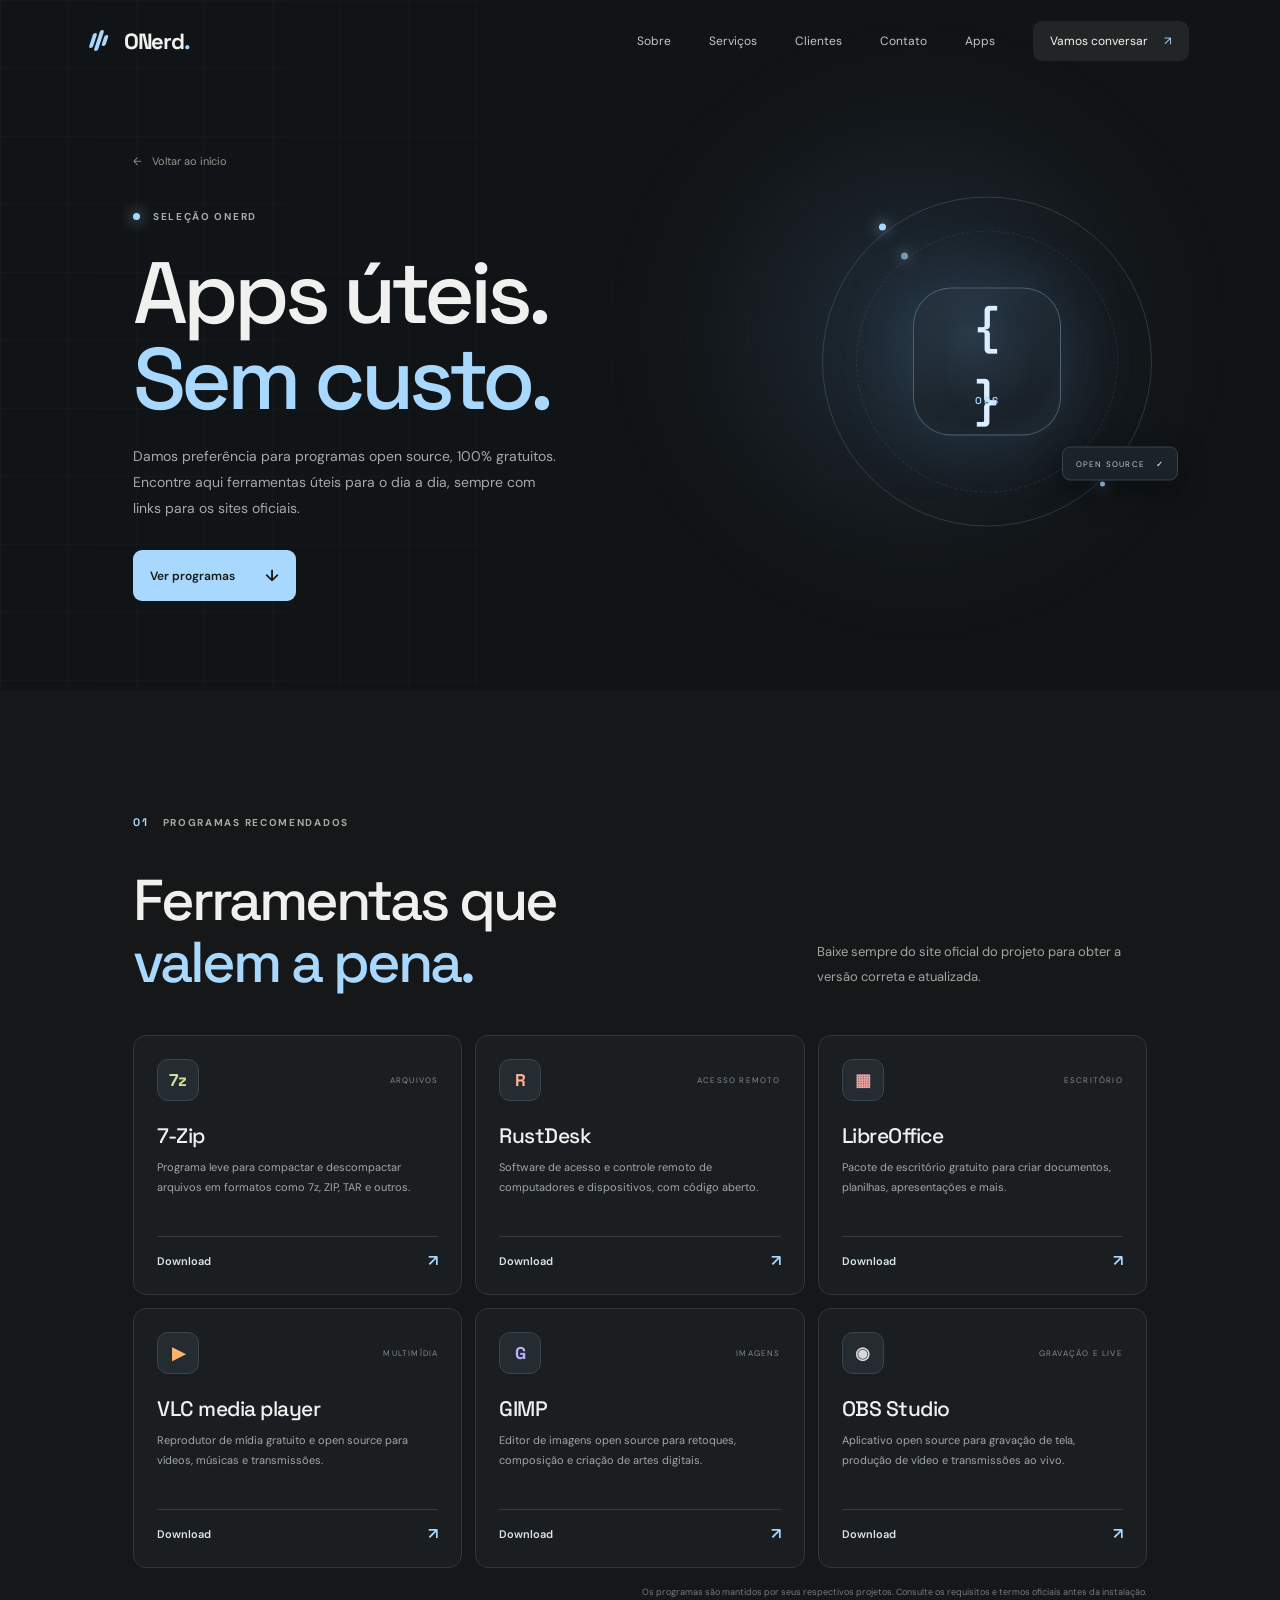
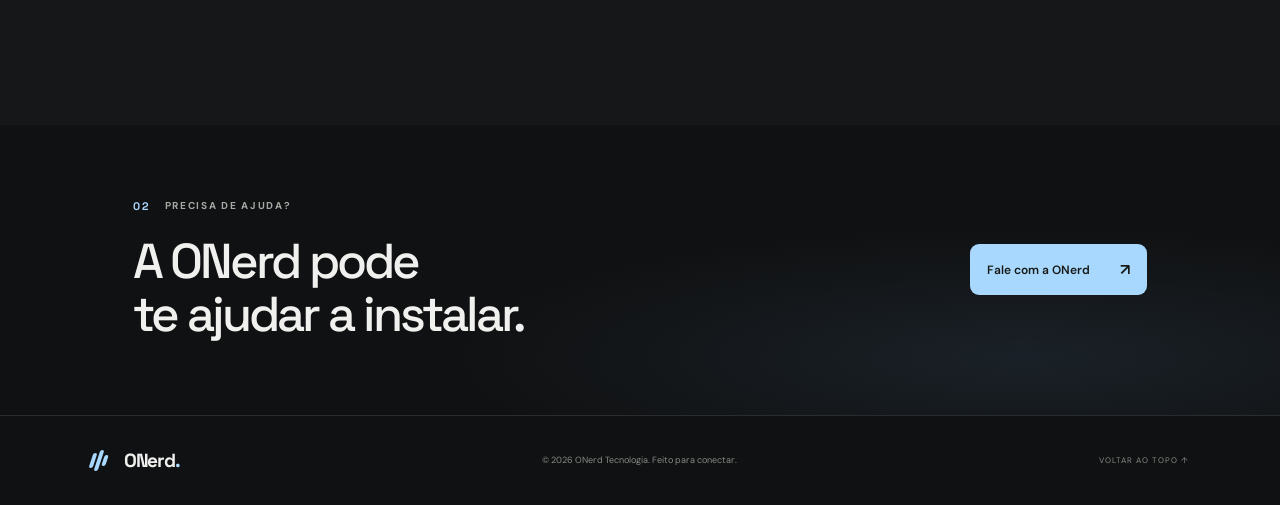
==== apps.html @ a885a253 "." ====
<!doctype html>
<html lang="pt-BR">

<head>
  <meta charset="utf-8">
  <meta name="viewport" content="width=device-width, initial-scale=1">
  <meta name="theme-color" content="#101112">
  <meta name="description"
    content="Uma seleção ONerd de programas gratuitos e open source, com links para os sites oficiais.">
  <title>Apps gratuitos — ONerd</title>
  <link rel="preconnect" href="https://fonts.googleapis.com">
  <link rel="preconnect" href="https://fonts.gstatic.com" crossorigin>
  <link
    href="https://fonts.googleapis.com/css2?family=DM+Sans:wght@400;500;600;700&family=Space+Grotesk:wght@400;500;600;700&display=swap"
    rel="stylesheet">
  <link rel="stylesheet" href="styles.css">
  <link rel="stylesheet" href="web.css">
  <link rel="stylesheet" href="apps.css">
</head>

<body class="web-page apps-page" id="topo">
  <header class="header">
    <a class="brand" href="index.html" aria-label="ONerd, início"><span
        class="brand-mark"><i></i><i></i><i></i></span><span>ONerd<span class="brand-dot">.</span></span></a>
    <button class="menu-toggle" aria-label="Abrir menu" aria-expanded="false"><span></span><span></span></button>
    <nav class="nav" aria-label="Navegação principal"><a href="index.html#sobre">Sobre</a><a
        href="index.html#servicos">Serviços</a><a href="index.html#clientes">Clientes</a><a
        href="index.html#contato">Contato</a><a href="apps.html">Apps</a><a class="nav-cta" href="index.html#contato">Vamos conversar
        <span>↗</span></a></nav>
  </header>
  <main>
    <section class="web-hero apps-hero">
      <div class="web-hero-glow"></div>
      <div class="web-hero-grid"></div>
      <div class="web-hero-content"><a class="web-back" href="index.html">← <span>Voltar ao início</span></a>
        <div class="eyebrow"><span class="live-dot"></span> SELEÇÃO ONERD</div>
        <h1>Apps úteis.<br><span>Sem custo.</span></h1>
        <p>Damos preferência para programas open source, 100% gratuitos. Encontre aqui ferramentas úteis para o dia a
          dia, sempre com links para os sites oficiais.</p><a class="button button-primary" href="#apps">Ver programas
          <span>↓</span></a>
      </div>
      <div class="apps-hero-art" aria-hidden="true">
        <div class="apps-orbit"></div>
        <div class="apps-orbit orbit-inner"></div>
        <div class="apps-mark">{<span>OSS</span>}</div>
        <div class="apps-art-tag">OPEN SOURCE <b>✓</b></div>
      </div>
    </section>
    <section class="apps-list section" id="apps">
      <div class="section-kicker"><span>01</span> PROGRAMAS RECOMENDADOS</div>
      <div class="apps-heading">
        <h2>Ferramentas que<br><em>valem a pena.</em></h2>
        <p>Baixe sempre do site oficial do projeto para obter a versão correta e atualizada.</p>
      </div>
      <div class="apps-grid">
        <article class="app-card">
          <div class="app-card-top"><span class="app-icon icon-7zip">7z</span><span class="app-category">ARQUIVOS</span>
          </div>
          <h3>7-Zip</h3>
          <p>Programa leve para compactar e descompactar arquivos em formatos como 7z, ZIP, TAR e outros.</p><a
            class="app-download" href="https://www.7-zip.org/" target="_blank" rel="noreferrer">Download
            <span>↗</span></a>
        </article>
        <article class="app-card">
          <div class="app-card-top"><span class="app-icon icon-rust">R</span><span class="app-category">ACESSO
              REMOTO</span></div>
          <h3>RustDesk</h3>
          <p>Software de acesso e controle remoto de computadores e dispositivos, com código aberto.</p><a
            class="app-download" href="https://rustdesk.com/download/" target="_blank" rel="noreferrer">Download
            <span>↗</span></a>
        </article>
        <article class="app-card">
          <div class="app-card-top"><span class="app-icon icon-libre">▦</span><span
              class="app-category">ESCRITÓRIO</span></div>
          <h3>LibreOffice</h3>
          <p>Pacote de escritório gratuito para criar documentos, planilhas, apresentações e mais.</p><a
            class="app-download" href="https://www.libreoffice.org/download/" target="_blank" rel="noreferrer">Download
            <span>↗</span></a>
        </article>
        <article class="app-card">
          <div class="app-card-top"><span class="app-icon icon-vlc">▶</span><span class="app-category">MULTIMÍDIA</span>
          </div>
          <h3>VLC media player</h3>
          <p>Reprodutor de mídia gratuito e open source para vídeos, músicas e transmissões.</p><a class="app-download"
            href="https://www.videolan.org/vlc/" target="_blank" rel="noreferrer">Download <span>↗</span></a>
        </article>
        <article class="app-card">
          <div class="app-card-top"><span class="app-icon icon-gimp">G</span><span class="app-category">IMAGENS</span>
          </div>
          <h3>GIMP</h3>
          <p>Editor de imagens open source para retoques, composição e criação de artes digitais.</p><a
            class="app-download" href="https://www.gimp.org/downloads/" target="_blank" rel="noreferrer">Download
            <span>↗</span></a>
        </article>
        <article class="app-card">
          <div class="app-card-top"><span class="app-icon icon-obs">◉</span><span class="app-category">GRAVAÇÃO E
              LIVE</span></div>
          <h3>OBS Studio</h3>
          <p>Aplicativo open source para gravação de tela, produção de vídeo e transmissões ao vivo.</p><a
            class="app-download" href="https://obsproject.com/download/" target="_blank" rel="noreferrer">Download
            <span>↗</span></a>
        </article>
      </div>
      <p class="apps-note">Os programas são mantidos por seus respectivos projetos. Consulte os requisitos e termos
        oficiais antes da instalação.</p>
    </section>
    <section class="web-cta apps-cta">
      <div><span class="section-kicker"><span>02</span> PRECISA DE AJUDA?</span>
        <h2>A ONerd pode<br>te ajudar a instalar.</h2>
      </div><a class="button button-primary"
        href="https://wa.me/5511983392304?text=Ol%C3%A1%2C%20preciso%20de%20ajuda%20com%20a%20instala%C3%A7%C3%A3o%20de%20um%20programa."
        target="_blank" rel="noreferrer">Fale com a ONerd <span>↗</span></a>
    </section>
  </main>
  <footer class="footer"><a class="brand" href="index.html"><span
        class="brand-mark"><i></i><i></i><i></i></span><span>ONerd<span class="brand-dot">.</span></span></a><span>©
      <span id="year"></span> ONerd Tecnologia. Feito para conectar.</span><a href="#topo" class="back-top">VOLTAR AO
      TOPO ↑</a></footer>
  <script src="script.js"></script>
</body>

</html>
---- styles.css ----
@import url('https://fonts.googleapis.com/css2?family=DM+Sans:wght@400;500;600;700&family=Space+Grotesk:wght@400;500;600;700&display=swap');
:root{--bg:#101112;--panel:#17191a;--text:#f0f1ee;--muted:#929694;--line:#2a2d2e;--accent:#c5f36b;--font:'DM Sans',sans-serif;--display:'Space Grotesk',sans-serif}*{box-sizing:border-box}html{scroll-behavior:smooth;scroll-padding-top:90px}body{margin:0;background:var(--bg);color:var(--text);font-family:var(--font);-webkit-font-smoothing:antialiased}a{color:inherit;text-decoration:none}.header{height:82px;padding:0 7.1%;display:flex;align-items:center;justify-content:space-between;border-bottom:1px solid rgba(255,255,255,.07);position:absolute;top:0;left:0;width:100%;z-index:10}.brand{font-family:var(--display);font-size:22px;font-weight:700;letter-spacing:-1.2px;display:flex;align-items:center;gap:10px}.brand-dot{color:var(--accent)}.brand-mark{width:23px;height:23px;display:flex;align-items:center;gap:2px;transform:skew(-18deg)}.brand-mark i{background:var(--accent);height:15px;width:4px;border-radius:4px}.brand-mark i:nth-child(2){height:21px}.brand-mark i:nth-child(3){height:11px}.nav{display:flex;align-items:center;gap:38px;font-size:12px;color:#c4c6c3}.nav>a:not(.nav-cta):hover,.text-link:hover{color:var(--accent)}.nav-cta{background:#222526;padding:12px 17px;border-radius:3px;color:#f4f5f2}.nav-cta span{color:var(--accent);margin-left:13px}.menu-toggle{display:none}.hero{min-height:760px;height:min(870px,100vh);max-height:920px;position:relative;overflow:hidden;padding:180px 7.1% 90px;display:flex;align-items:center}.hero-grid{position:absolute;inset:0;background-image:linear-gradient(rgba(255,255,255,.022) 1px,transparent 1px),linear-gradient(90deg,rgba(255,255,255,.022) 1px,transparent 1px);background-size:72px 72px;mask-image:linear-gradient(90deg,transparent,#000 40%,#000)}.hero-glow{position:absolute;width:700px;height:700px;right:3%;top:9%;background:radial-gradient(circle,rgba(168,217,88,.12),rgba(97,127,59,.055) 35%,transparent 70%);filter:blur(20px)}.hero-content{position:relative;z-index:2;width:53%;max-width:700px}.eyebrow,.section-kicker{font-size:10px;letter-spacing:1.7px;font-weight:700;color:#a4aaa4}.live-dot{display:inline-block;width:7px;height:7px;background:var(--accent);border-radius:50%;margin-right:9px;box-shadow:0 0 14px var(--accent)}h1,h2,h3,p{margin-top:0}h1,h2,h3{font-family:var(--display)}h1{font-size:clamp(56px,7.1vw,96px);letter-spacing:-6px;line-height:.99;font-weight:500;margin:32px 0 25px}h1 span,h2 em{color:var(--accent);font-style:normal} .hero-content>p{max-width:465px;color:#a5aaa7;font-size:15px;line-height:1.8}.hero-actions{display:flex;align-items:center;gap:27px;margin-top:32px}.button{display:inline-flex;align-items:center;gap:30px;padding:15px 17px;font-size:12px;font-weight:600}.button-primary{background:var(--accent);color:#161915;border-radius:2px}.button-primary span{font-size:16px}.text-link{font-size:12px;color:#d2d5d2}.text-link span{margin-left:8px;color:var(--accent)}.hero-proof{display:flex;align-items:center;gap:13px;margin-top:67px}.avatar-stack{display:flex}.avatar-stack span{width:26px;height:26px;border:1px solid #3a4037;background:#1d211b;border-radius:50%;margin-left:-5px;display:grid;place-items:center;color:var(--accent);font-size:12px}.avatar-stack span:first-child{margin-left:0}.hero-proof strong,.hero-proof small{display:block}.hero-proof strong{font-size:10px;font-weight:600}.hero-proof small{color:#858b86;font-size:9px;margin-top:5px}.hero-visual{position:absolute;right:5.5%;top:16%;width:47%;height:70%;display:grid;place-items:center}.orbit{position:absolute;border:1px solid rgba(196,236,134,.12);border-radius:50%;transform:rotate(-24deg)}.orbit-one{width:min(40vw,510px);height:min(40vw,510px)}.orbit-two{width:min(31vw,390px);height:min(31vw,390px);transform:rotate(50deg)}.orbit-one:before,.orbit-two:before{content:"";position:absolute;width:7px;height:7px;background:var(--accent);border-radius:50%;box-shadow:0 0 18px var(--accent)}.orbit-one:before{left:15%;top:18%}.orbit-two:before{right:14%;bottom:18%}.visual-core{position:relative;width:185px;height:185px;border-radius:50%;display:grid;place-items:center;background:radial-gradient(circle at 35% 30%,#3a4330,#1c2119 42%,#121513 70%);border:1px solid rgba(211,247,154,.24);box-shadow:0 0 80px rgba(166,211,91,.12),inset 0 0 50px #a0cf5533}.core-ring{position:absolute;inset:17px;border:1px solid rgba(209,240,153,.19);border-radius:50%}.core-symbol{height:55px;width:55px;display:grid;grid-template-columns:repeat(2,1fr);gap:5px;transform:rotate(45deg)}.core-symbol i{background:var(--accent);border-radius:4px;opacity:.85}.core-symbol i:nth-child(2),.core-symbol i:nth-child(3){opacity:.35}.float-card{position:absolute;background:rgba(25,28,27,.92);border:1px solid #353b36;padding:14px 16px;display:flex;align-items:center;gap:11px;min-width:200px;box-shadow:0 15px 50px #0005;backdrop-filter:blur(12px)}.float-card b,.float-card small{display:block}.float-card b{font-size:10px}.float-card small{font-size:9px;color:#929992;margin-top:5px}.mini-icon{width:30px;height:30px;background:#30392a;color:var(--accent);display:grid;place-items:center;font-size:16px}.card-arrow{margin-left:auto;color:var(--accent)}.card-web{top:27%;left:2%}.card-network{right:2%;bottom:23%}.signal{width:30px;height:30px;border-radius:50%;background:#293125;display:flex;align-items:center;justify-content:center;gap:2px}.signal i{width:3px;background:var(--accent);border-radius:3px;height:8px}.signal i:nth-child(2){height:14px}.signal i:nth-child(3){height:10px}.visual-caption{position:absolute;bottom:2%;width:80%;display:flex;justify-content:space-between;color:#737a73;font-size:8px;letter-spacing:1px}.hero-bottom{position:absolute;bottom:30px;left:7.1%;display:flex;gap:12px;align-items:center;font-size:8px;letter-spacing:1.3px;color:#838983}.scroll-line{height:1px;width:38px;background:var(--accent)}.section{padding:125px 10.4%;position:relative}.section-kicker{display:flex;align-items:center;gap:14px}.section-kicker span{color:var(--accent);font-family:var(--display);font-size:11px}.about{background:#151718}.about-layout{display:grid;grid-template-columns:1fr 1fr;gap:10%;margin-top:48px}.about h2,.section-heading h2,.clients h2,.contact h2{font-size:clamp(38px,4.5vw,59px);letter-spacing:-3px;line-height:1.08;font-weight:500;margin:0}.about-copy{padding-top:8px}.about-copy p,.section-heading p,.clients-heading p,.contact-layout>div>p{font-size:13px;line-height:1.9;color:#a0a6a1;max-width:480px}.about-copy p+p{margin-top:16px}.under-link{display:inline-flex;gap:25px;margin-top:15px;font-size:11px;border-bottom:1px solid #555c54;padding-bottom:8px}.under-link span{color:var(--accent)}.stats{display:flex;gap:0;border-top:1px solid var(--line);margin-top:76px;padding-top:26px}.stats>div{width:33.33%;display:flex;align-items:baseline;gap:13px;border-right:1px solid var(--line);padding-left:26px}.stats>div:first-child{padding-left:0}.stats>div:last-child{border:0}.stats strong{font:500 31px var(--display);color:var(--accent)}.stats span{font-size:10px;color:#919791}.services{background:#101112}.section-heading{display:flex;justify-content:space-between;align-items:end;margin:40px 0 46px}.section-heading p{max-width:330px;margin-bottom:3px}.service-grid{display:grid;grid-template-columns:repeat(2,1fr);gap:14px}.service-card{min-height:340px;background:#17191a;border:1px solid #272a2b;padding:28px;position:relative;transition:transform .25s,border-color .25s}.service-card:hover{transform:translateY(-4px);border-color:#65734d}.service-featured{background:linear-gradient(135deg,#1d211b,#17191a 62%)}.service-top{display:flex;align-items:center;justify-content:space-between}.service-icon{font-size:23px;color:var(--accent);width:42px;height:42px;display:grid;place-items:center;background:#252a21;border:1px solid #343c2d}.service-index{font-size:9px;letter-spacing:1.4px;color:#777e77}.service-card h3{font-size:23px;font-weight:500;letter-spacing:-.7px;margin:25px 0 8px}.service-card>p{font-size:11px;line-height:1.7;color:#999f99;max-width:350px;margin-bottom:20px}.tag-list{display:flex;flex-wrap:wrap;gap:6px;max-width:430px;padding-right:28px}.tag-list span{font-size:9px;color:#b4b9b3;border:1px solid #343838;padding:6px 8px;border-radius:2px}.service-card>a{position:absolute;right:25px;bottom:22px;color:var(--accent);font-size:18px}.service-media{background:radial-gradient(ellipse at 90% 10%,#263123,#17191a 50%)}.clients{background:#151718}.clients-heading{display:flex;justify-content:space-between;align-items:end;margin:40px 0 48px}.clients-heading p{margin-bottom:4px}.client-grid{display:grid;grid-template-columns:repeat(6,1fr);gap:12px}.client-logo{height:128px;background:#1c1e1f;border:1px solid #2a2d2e;display:flex;flex-direction:column;align-items:center;justify-content:center;gap:11px;color:#d1d4d1;transition:background .2s,transform .2s}.client-logo:hover{background:#242726;transform:translateY(-3px)}.client-logo b{font:600 14px var(--display);letter-spacing:-.5px}.client-logo b span{color:#8d9589;font-weight:400}.client-symbol{font-size:27px;color:#bfe779;line-height:1}.client-sun{color:#e2c17c}.client-ring{color:#b0b9d3}.client-wave{color:#9bd9d1}.client-cross{color:#eca5a4}.sample-note{font-size:9px;color:#747b75;text-align:right;margin:14px 0 0}.contact{overflow:hidden;background:#101112}.contact-glow{position:absolute;width:500px;height:500px;left:-250px;top:10%;background:radial-gradient(circle,#a4db5c14,transparent 70%)}.contact-layout{display:grid;grid-template-columns:1fr .85fr;gap:12%;margin-top:45px;position:relative}.contact-layout>div>p{margin-top:21px}.contact-links{border-top:1px solid var(--line)}.contact-links>a{display:flex;align-items:center;gap:15px;padding:17px 4px;border-bottom:1px solid var(--line);transition:padding .2s}.contact-links>a:hover{padding-left:10px}.contact-icon{width:37px;height:37px;border:1px solid #373c37;color:var(--accent);display:grid;place-items:center;font-size:17px}.contact-links b,.contact-links small{display:block}.contact-links b{font-size:11px;font-weight:600}.contact-links small{font-size:9px;color:#878d87;margin-top:5px}.contact-links i{font-style:normal;margin-left:auto;color:var(--accent)}.footer{border-top:1px solid var(--line);min-height:90px;padding:20px 7.1%;display:flex;align-items:center;justify-content:space-between;color:#858b85;font-size:9px}.footer .brand{color:var(--text);font-size:19px}.back-top{letter-spacing:1px;font-size:8px}.back-top:hover{color:var(--accent)}
@media(max-width:900px){.header{padding:0 5%}.hero{padding-left:6%;padding-right:6%;min-height:760px}.hero-content{width:56%}.hero-visual{right:0;width:47%}.float-card{min-width:170px;padding:11px}.card-web{left:-4%}.card-network{right:-1%}.section{padding:100px 7%}.client-grid{grid-template-columns:repeat(3,1fr)}.nav{gap:22px}}
@media(max-width:650px){.header{height:70px}.menu-toggle{display:flex;border:0;background:none;flex-direction:column;gap:5px;padding:8px;z-index:12}.menu-toggle span{width:22px;height:1px;background:#eee}.nav{display:none;position:absolute;top:69px;left:0;width:100%;background:#151718;border-bottom:1px solid var(--line);padding:24px 7%;align-items:stretch;flex-direction:column;gap:22px}.nav.open{display:flex}.nav-cta{align-self:flex-start}.hero{height:auto;min-height:850px;padding:142px 7% 90px;display:block}.hero-content{width:100%}h1{font-size:60px;letter-spacing:-4px;margin:26px 0 20px}.hero-content>p{font-size:13px;max-width:390px}.hero-actions{gap:17px;flex-wrap:wrap}.button{gap:15px;padding:14px 12px;font-size:10px}.text-link{font-size:10px}.hero-proof{margin-top:34px}.hero-visual{top:auto;bottom:55px;left:0;right:0;width:100%;height:350px}.orbit-one{width:290px;height:290px}.orbit-two{width:220px;height:220px}.visual-core{width:130px;height:130px}.core-symbol{width:42px;height:42px}.card-web{top:16%;left:5%}.card-network{right:4%;bottom:18%}.float-card{min-width:150px}.visual-caption{bottom:0;width:80%}.hero-bottom{display:none}.section{padding:78px 7%}.about-layout,.contact-layout{grid-template-columns:1fr;gap:26px;margin-top:32px}.about h2,.section-heading h2,.clients h2,.contact h2{font-size:43px;letter-spacing:-2.4px}.section-heading,.clients-heading{display:block;margin:30px 0}.section-heading p,.clients-heading p{margin:16px 0 0}.stats{margin-top:46px}.stats>div{display:block;padding-left:14px}.stats strong{font-size:25px}.stats span{display:block;font-size:8px;margin-top:5px}.service-grid{grid-template-columns:1fr}.service-card{min-height:320px;padding:23px}.client-grid{grid-template-columns:repeat(2,1fr);gap:9px}.client-logo{height:108px}.sample-note{text-align:left}.contact-layout{gap:35px}.footer{padding:20px 7%;flex-wrap:wrap;gap:14px}.footer>span{order:3;width:100%;text-align:center}.footer .brand{font-size:18px}}
@media(prefers-reduced-motion:reduce){html{scroll-behavior:auto}*,*:before,*:after{transition:none!important}}
/* Faixa contínua de parcerias: a cópia duplicada permite um loop sem intervalo. */
.client-marquee{overflow:hidden;position:relative;width:100%;mask-image:linear-gradient(90deg,transparent,#000 5%,#000 95%,transparent)}
.client-track{display:flex;width:max-content;animation:client-scroll 34s linear infinite;will-change:transform}
.client-group{display:flex;flex:none;gap:12px;padding-right:12px}
.client-group .client-logo{flex:0 0 150px;height:128px}
.client-logo:hover{background:#1c1e1f;transform:none}
@keyframes client-scroll{to{transform:translateX(-50%)}}

/* Textura e luz ambiente sutis para dar profundidade aos fundos. */
body{background-image:radial-gradient(ellipse at 78% 7%,rgba(159,207,83,.055),transparent 30%),radial-gradient(ellipse at 4% 48%,rgba(121,139,105,.035),transparent 27%)}
.hero-grid{opacity:.65}
.about,.clients{background-image:radial-gradient(ellipse at 92% 20%,rgba(172,214,111,.055),transparent 32%),linear-gradient(135deg,rgba(255,255,255,.012),transparent 45%)}
.services{background-image:radial-gradient(ellipse at 12% 52%,rgba(149,188,87,.035),transparent 28%)}
.contact{background-image:radial-gradient(ellipse at 86% 65%,rgba(158,207,89,.06),transparent 32%)}

/* Resposta visual clara para botões, links e navegação por teclado. */
.button,.nav-cta,.contact-links>a,.service-card>a,.under-link{transition:transform .22s ease,background-color .22s ease,color .22s ease,border-color .22s ease,box-shadow .22s ease}
.button-primary{box-shadow:0 0 0 0 rgba(197,243,107,0)}
.button-primary:hover{transform:translateY(-3px);background:#d5ff83;box-shadow:0 9px 30px rgba(178,230,93,.22)}
.button-primary:active{transform:translateY(-1px) scale(.985)}
.nav-cta:hover{background:#30362a;box-shadow:0 5px 20px rgba(0,0,0,.24)}
.contact-links>a:hover .contact-icon{background:#293125;border-color:#63734b}
.contact-links>a:hover>i,.service-card>a:hover{transform:translate(3px,-3px)}
.under-link:hover{color:var(--accent);border-color:var(--accent)}
a:focus-visible,button:focus-visible{outline:2px solid var(--accent);outline-offset:4px}
.service-card{isolation:isolate;overflow:hidden;transition:transform .28s ease,border-color .28s ease,box-shadow .28s ease,background-color .28s ease}
.service-card::before{content:"";position:absolute;z-index:-1;inset:-1px;background:radial-gradient(360px circle at var(--pointer-x,50%) var(--pointer-y,50%),rgba(197,243,107,.13),transparent 58%);opacity:0;transition:opacity .28s ease;pointer-events:none}
.service-card::after{content:"";position:absolute;z-index:-1;inset:0;background:linear-gradient(120deg,rgba(255,255,255,.045),transparent 42%);opacity:0;transition:opacity .28s ease;pointer-events:none}
.service-card:hover{transform:translateY(-7px);border-color:rgba(197,243,107,.48);box-shadow:0 18px 46px rgba(0,0,0,.28),0 0 28px rgba(197,243,107,.055)}
.service-card:hover::before,.service-card:hover::after{opacity:1}
.service-card .service-icon{transition:transform .28s ease,background-color .28s ease,box-shadow .28s ease}
.service-card:hover .service-icon{transform:translateY(-2px) scale(1.06);background:#303a27;box-shadow:0 0 24px rgba(197,243,107,.12)}
.service-card>a{transition:transform .22s ease,color .22s ease}
@media(hover:none){.service-card:hover{transform:none;box-shadow:none}.service-card:hover::before,.service-card:hover::after{opacity:0}}
.service-card{border-radius:14px}
.service-icon{border-radius:11px}
.button,.nav-cta{border-radius:9px}
.hero-data{position:absolute;inset:0;z-index:1;overflow:hidden;pointer-events:none;opacity:.65;mask-image:linear-gradient(90deg,transparent 35%,#000 66%,#000)}
.hero-data svg{width:100%;height:100%;overflow:visible}
.hero-data .data-path{fill:none;stroke:url(#data-line);stroke-width:1;opacity:.38}
.hero-data .path-a{animation:data-flow 12s linear infinite}
.hero-data .path-b{animation:data-flow 15s linear infinite reverse;opacity:.28}
.hero-data .path-c{animation:data-flow 18s linear infinite;opacity:.22}
.hero-data .data-dash{stroke-width:1.5;stroke-dasharray:3 18;opacity:.8;animation:data-dash 5s linear infinite}
.hero-data .data-nodes circle{fill:#c5f36b;opacity:.55;filter:drop-shadow(0 0 5px #c5f36b);transform-box:fill-box;transform-origin:center;animation:node-pulse 2.8s ease-in-out infinite alternate}
.hero-data .data-nodes circle:nth-child(3n){animation-delay:-1.4s}
.hero-data text{fill:#c5f36b;font:9px 'DM Sans',sans-serif;letter-spacing:2px;opacity:.42;animation:data-label 4s ease-in-out infinite alternate}
.hero-data text:nth-of-type(2){animation-delay:-2s}
.hero-data text:nth-of-type(3){animation-delay:-1s}
.hero-content{z-index:3}
.hero-visual{z-index:2}
@keyframes data-flow{to{stroke-dashoffset:-180}}
@keyframes data-dash{to{stroke-dashoffset:-84}}
@keyframes node-pulse{to{opacity:1;transform:scale(1.8)}}
@keyframes data-label{to{opacity:.8}}
@media(max-width:650px){.hero-data{opacity:.32;mask-image:linear-gradient(180deg,transparent 15%,#000 50%,#000)}.hero-data svg{width:150%;height:70%;position:absolute;right:-20%;bottom:0}}
@media(prefers-reduced-motion:reduce){.hero-data *{animation:none!important}}
.card-cloud{top:10%;right:8%;min-width:185px}
.card-security{bottom:8%;left:7%;min-width:190px}
.status-dot{width:7px;height:7px;margin-left:auto;background:var(--accent);border-radius:50%;box-shadow:0 0 12px var(--accent)}
.status-check{margin-left:auto;width:19px;height:19px;display:grid;place-items:center;border-radius:50%;background:#293125;color:var(--accent);font-size:11px}
@media(max-width:900px) and (min-width:651px){.card-cloud{right:0;top:8%}.card-security{left:0;bottom:7%}}
@media(max-width:650px){.card-cloud,.card-security{display:none}}
.hero-visual .float-card{animation:hero-card-drift 5.7s ease-in-out infinite alternate;will-change:transform}
.hero-visual .card-web{animation-duration:6.8s;animation-delay:-2.1s}
.hero-visual .card-network{animation-duration:5.4s;animation-delay:-.7s;animation-name:hero-card-drift-reverse}
.hero-visual .card-cloud{animation-duration:7.2s;animation-delay:-3.4s;animation-name:hero-card-drift-reverse}
.hero-visual .card-security{animation-duration:6.1s;animation-delay:-1.5s}
@keyframes hero-card-drift{from{transform:translate3d(0,0,0) rotate(0)}to{transform:translate3d(5px,-11px,0) rotate(-1deg)}}
@keyframes hero-card-drift-reverse{from{transform:translate3d(0,0,0) rotate(0)}to{transform:translate3d(-6px,9px,0) rotate(1deg)}}
@media(prefers-reduced-motion:reduce){.hero-visual .float-card{animation:none;will-change:auto}}
.contact-links>a{transition:padding-left .42s cubic-bezier(.22,1,.36,1),background-color .42s ease}
.contact-links .contact-icon,.contact-links>a>i{transition:transform .42s cubic-bezier(.22,1,.36,1),background-color .42s ease,border-color .42s ease,color .42s ease,box-shadow .42s ease}
.contact-links>a:hover .contact-icon{transform:scale(1.06);box-shadow:0 0 20px rgba(197,243,107,.1)}
.contact-links>a:hover>i{transform:translate(3px,-3px)}
.back-to-top{position:fixed;z-index:20;right:28px;bottom:28px;width:48px;height:48px;border:1px solid rgba(197,243,107,.55);border-radius:50%;background:rgba(197,243,107,.94);color:#161915;font:600 22px var(--font);display:grid;place-items:center;cursor:pointer;opacity:0;visibility:hidden;transform:translateY(14px) scale(.92);box-shadow:0 8px 30px rgba(0,0,0,.35);transition:opacity .35s ease,visibility .35s ease,transform .45s cubic-bezier(.22,1,.36,1),box-shadow .3s ease}
.back-to-top.is-visible{opacity:1;visibility:visible;transform:translateY(0) scale(1)}
.back-to-top:hover{box-shadow:0 0 26px rgba(197,243,107,.32);transform:translateY(-4px) scale(1.04)}
@media(max-width:650px){.back-to-top{right:17px;bottom:17px;width:44px;height:44px}}
@media(prefers-reduced-motion:reduce){.back-to-top{transition:none}}
.header{position:fixed;border-bottom-color:transparent;background:rgba(16,17,18,0);backdrop-filter:blur(0);transition:background .4s ease,border-color .4s ease,backdrop-filter .4s ease}
.header.is-scrolled{background:rgba(16,17,18,.82);border-bottom-color:rgba(197,243,107,.22);backdrop-filter:blur(14px)}
.back-to-top{border:2px solid transparent;background:linear-gradient(#c5f36b,#c5f36b) padding-box,conic-gradient(from -90deg,var(--accent) 0deg var(--scroll-progress,0deg),rgba(255,255,255,.2) var(--scroll-progress,0deg) 360deg) border-box}
.tag-list span{font-size:14px}
.service-card .tag-list span{border-radius:6px}
.client-marquee{display:block;overflow:hidden;contain:layout paint}
.client-track{display:flex;flex-wrap:nowrap;width:max-content;min-width:max-content;gap:0}
.client-group{display:flex;flex:0 0 auto;flex-wrap:nowrap;width:max-content;min-width:max-content;gap:12px;padding-right:12px}
.client-group>.client-logo{display:flex;flex:0 0 150px;width:150px;min-width:150px;max-width:150px;box-sizing:border-box}
.client-track{animation-name:client-marquee-loop}
@keyframes client-marquee-loop{to{transform:translate3d(var(--client-loop-distance,-50%),0,0)}}
.client-name{min-height:96px;display:grid;place-items:center;border-bottom:1px solid #343839;color:#d1d4d1;font:600 16px var(--display);letter-spacing:-.4px;text-align:center;transition:color .25s ease,border-color .25s ease}
.client-name:hover{color:var(--accent);border-color:rgba(197,243,107,.55)}
@media(max-width:650px){.client-name{min-height:76px;font-size:14px}}
.client-grid{grid-template-columns:repeat(5,minmax(0,1fr))}
@media(max-width:900px){.client-grid{grid-template-columns:repeat(3,minmax(0,1fr))}}
@media(max-width:650px){.client-grid{grid-template-columns:repeat(2,minmax(0,1fr))}}
.client-grid{gap:4px 8px}
.client-name{min-height:72px}
@media(max-width:650px){.client-name{min-height:62px}}
.client-name{cursor:pointer}
.client-name:focus-visible{outline:2px solid var(--accent);outline-offset:2px}
.client-name{font-size:11px}
.client-name{min-height:52px;padding:10px 12px;border:1px solid #2a2d2e;border-radius:8px;background:#1a1c1d}
.client-name:hover{background:#202421;border-color:rgba(197,243,107,.5)}
.client-grid{gap:6px}
@media(max-width:650px){.client-name{min-height:48px;padding:8px}}
---- web.css ----
.web-page {
    min-height: 100vh;
    background: #101112
}

.web-hero {
    min-height: 690px;
    padding: 145px 10.4% 85px;
    position: relative;
    display: flex;
    align-items: center;
    overflow: hidden;
    background: #111313
}

.web-hero-grid {
    position: absolute;
    inset: 0;
    background-image: linear-gradient(rgba(255, 255, 255, .022) 1px, transparent 1px), linear-gradient(90deg, rgba(255, 255, 255, .022) 1px, transparent 1px);
    background-size: 68px 68px;
    mask-image: linear-gradient(90deg, #000, transparent 90%)
}

.web-hero-glow {
    position: absolute;
    width: 620px;
    height: 620px;
    right: 4%;
    top: 3%;
    background: radial-gradient(circle, rgba(197, 243, 107, .13), rgba(197, 243, 107, .025) 45%, transparent 72%);
    filter: blur(10px)
}

.web-hero-content {
    position: relative;
    z-index: 2;
    width: 58%;
    max-width: 620px
}

.web-back {
    display: inline-flex;
    gap: 10px;
    color: #8f968f;
    font-size: 11px;
    margin-bottom: 42px;
    transition: color .2s
}

.web-back:hover {
    color: var(--accent)
}

.web-hero h1 {
    font-size: clamp(56px, 7vw, 87px);
    letter-spacing: -5px;
    margin: 27px 0 22px
}

.web-hero-content>p {
    max-width: 430px;
    color: #a5aaa7;
    font-size: 14px;
    line-height: 1.85;
    margin-bottom: 29px
}

.web-hero-art {
    position: absolute;
    right: 6%;
    top: 50%;
    width: 39%;
    height: 430px;
    transform: translateY(-50%);
    display: grid;
    place-items: center
}

.web-art-orbit {
    position: absolute;
    width: 365px;
    height: 365px;
    border: 1px solid rgba(197, 243, 107, .15);
    border-radius: 50%;
    animation: web-orbit 30s linear infinite
}

.web-art-orbit::after {
    content: "";
    position: absolute;
    left: 20%;
    top: 5px;
    width: 7px;
    height: 7px;
    border-radius: 50%;
    background: var(--accent);
    box-shadow: 0 0 15px var(--accent)
}

.web-art-orbit.orbit-small {
    width: 270px;
    height: 270px;
    border-style: dashed;
    opacity: .7;
    animation-duration: 40s;
    animation-direction: reverse
}

.web-art-window {
    width: 320px;
    height: 230px;
    position: relative;
    z-index: 1;
    border: 1px solid #505746;
    border-radius: 14px;
    background: rgba(24, 27, 25, .93);
    box-shadow: 0 20px 80px #0008, 0 0 55px rgba(197, 243, 107, .08);
    overflow: hidden;
    transform: perspective(800px) rotateY(-8deg) rotateX(4deg);
    animation: web-float 5s ease-in-out infinite alternate
}

.window-top {
    height: 36px;
    background: #212422;
    border-bottom: 1px solid #333936;
    display: flex;
    align-items: center;
    padding: 0 12px;
    gap: 5px
}

.window-top i {
    width: 6px;
    height: 6px;
    border-radius: 50%;
    background: #737c6d
}

.window-top i:first-child {
    background: #cf837e
}

.window-top i:nth-child(2) {
    background: #dbc078
}

.window-top i:nth-child(3) {
    background: #8dbd72
}

.window-top span {
    margin: auto;
    color: #818981;
    font-size: 8px;
    background: #181a19;
    padding: 4px 40px;
    border-radius: 4px
}

.window-layout {
    display: flex;
    height: calc(100% - 36px)
}

.window-sidebar {
    width: 54px;
    background: #1d201e;
    border-right: 1px solid #303532;
    display: flex;
    flex-direction: column;
    align-items: center;
    padding-top: 20px;
    gap: 15px
}

.window-sidebar b,
.window-sidebar i {
    width: 16px;
    height: 5px;
    border-radius: 5px;
    background: #58624e
}

.window-sidebar i {
    height: 4px;
    width: 13px;
    background: #393e3b
}

.window-body {
    padding: 27px 26px;
    flex: 1
}

.window-tag {
    height: 5px;
    width: 47px;
    background: #809c57;
    border-radius: 5px;
    margin-bottom: 12px
}

.window-body>b {
    display: block;
    width: 75%;
    height: 10px;
    border-radius: 5px;
    background: #e8ebe4;
    margin-bottom: 7px
}

.window-body>b:nth-of-type(2) {
    width: 55%;
    background: #a7b19c
}

.window-body>i {
    display: block;
    width: 92%;
    height: 4px;
    border-radius: 3px;
    background: #464c47;
    margin-top: 17px
}

.window-buttons {
    display: flex;
    gap: 8px;
    margin-top: 20px
}

.window-buttons i {
    height: 21px;
    width: 61px;
    border-radius: 4px;
    background: var(--accent)
}

.window-buttons i+i {
    width: 44px;
    background: #333936
}

.art-label {
    position: absolute;
    z-index: 2;
    display: flex;
    align-items: center;
    gap: 18px;
    padding: 12px 15px;
    border: 1px solid #363d35;
    border-radius: 8px;
    background: #1c1f1d;
    color: #c7ccc4;
    font-size: 9px;
    letter-spacing: 1px;
    box-shadow: 0 10px 30px #0005
}

.art-label b {
    color: var(--accent)
}

.label-domain {
    left: 0;
    top: 25%
}

.label-secure {
    right: -2%;
    bottom: 20%
}

.web-services {
    padding-top: 105px;
    background: #151718
}

.web-section-heading {
    display: flex;
    justify-content: space-between;
    align-items: end;
    margin: 40px 0 42px
}

.web-section-heading h2,
.web-cta h2 {
    font: 500 clamp(38px, 4.5vw, 58px)/1.08 var(--display);
    letter-spacing: -3px;
    margin: 0
}

.web-section-heading h2 em {
    font-style: normal;
    color: var(--accent)
}

.web-section-heading>p {
    max-width: 330px;
    color: #a0a6a1;
    font-size: 13px;
    line-height: 1.9;
    margin: 0 0 4px
}

.web-service-grid {
    display: grid;
    grid-template-columns: repeat(4, minmax(0, 1fr));
    gap: 12px
}

.web-service-card {
    position: relative;
    min-height: 260px;
    padding: 21px;
    background: #1a1c1d;
    border: 1px solid #2a2e2c;
    border-radius: 12px;
    display: flex;
    flex-direction: column;
    overflow: hidden;
    transition: transform .3s ease, border-color .3s ease, box-shadow .3s ease
}

.web-service-card::before {
    content: "";
    position: absolute;
    inset: 0;
    background: radial-gradient(260px circle at 100% 0, rgba(197, 243, 107, .09), transparent 65%);
    opacity: 0;
    transition: opacity .3s;
    pointer-events: none
}

.web-service-card:hover {
    transform: translateY(-5px);
    border-color: rgba(197, 243, 107, .42);
    box-shadow: 0 16px 38px rgba(0, 0, 0, .22)
}

.web-service-card:hover::before {
    opacity: 1
}

.web-card-top {
    display: flex;
    justify-content: space-between;
    align-items: center
}

.web-service-icon {
    width: 37px;
    height: 37px;
    display: grid;
    place-items: center;
    background: #252a21;
    color: var(--accent);
    border: 1px solid #353c2f;
    border-radius: 10px;
    font-size: 18px
}

.web-card-number {
    font: 10px var(--display);
    letter-spacing: 1px;
    color: #707970
}

.web-service-card h3 {
    font: 500 19px var(--display);
    letter-spacing: -.5px;
    margin: 21px 0 8px
}

.web-service-card>p {
    font-size: 11px;
    line-height: 1.75;
    color: #999f99;
    margin: 0 0 19px
}

.web-card-bottom {
    display: flex;
    flex-direction: column;
    align-items: flex-start;
    border-top: 1px solid #303432;
    padding-top: 13px;
    margin-top: auto;
    position: relative
}

.price-label {
    color: #798078;
    font-size: 8px;
    letter-spacing: 1.3px
}

.web-card-bottom strong {
    font: 500 15px var(--display);
    color: var(--accent);
    margin-top: 5px
}

.web-card-featured {
    background: linear-gradient(145deg, #22271e, #1a1c1d 68%)
}

.web-cta {
    margin: 0;
    padding: 74px 10.4%;
    display: flex;
    justify-content: space-between;
    align-items: center;
    background: radial-gradient(ellipse at 80% 80%, rgba(197, 243, 107, .09), transparent 40%), #101112
}

.web-cta .section-kicker {
    margin-bottom: 22px
}

.web-cta h2 {
    font-size: clamp(34px, 4vw, 49px)
}

.web-cta .button {
    flex: none
}

.web-page .footer {
    background: #101112
}

@keyframes web-orbit {
    to {
        rotate: 360deg
    }
}

@keyframes web-float {
    to {
        transform: perspective(800px) rotateY(-5deg) rotateX(1deg) translateY(-8px)
    }
}

@media(max-width:1000px) {
    .web-hero {
        padding-left: 7%;
        padding-right: 7%
    }

    .web-hero-art {
        right: 2%;
        width: 43%;
        transform: translateY(-43%) scale(.85)
    }

    .web-service-grid {
        grid-template-columns: repeat(2, minmax(0, 1fr))
    }

    .web-cta {
        padding-left: 7%;
        padding-right: 7%
    }
}

@media(max-width:650px) {
    .web-hero {
        min-height: 900px;
        padding: 120px 7% 420px;
        align-items: flex-start
    }

    .web-hero-content {
        width: 100%
    }

    .web-back {
        margin-bottom: 32px
    }

    .web-hero h1 {
        font-size: 59px;
        letter-spacing: -4px
    }

    .web-hero-content>p {
        font-size: 13px
    }

    .web-hero-art {
        top: auto;
        bottom: 13px;
        left: 0;
        right: 0;
        width: 100%;
        height: 370px;
        transform: none;
        scale: .8
    }

    .web-art-orbit {
        width: 310px;
        height: 310px
    }

    .web-art-orbit.orbit-small {
        width: 235px;
        height: 235px
    }

    .web-art-window {
        width: 290px;
        height: 210px
    }

    .label-domain {
        left: 4%;
        top: 20%
    }

    .label-secure {
        right: 4%;
        bottom: 13%
    }

    .web-services {
        padding-top: 78px
    }

    .web-section-heading {
        display: block;
        margin: 30px 0
    }

    .web-section-heading h2 {
        font-size: 43px;
        letter-spacing: -2.5px
    }

    .web-section-heading>p {
        margin-top: 15px
    }

    .web-service-grid {
        grid-template-columns: 1fr;
        gap: 10px
    }

    .web-service-card {
        min-height: 235px;
        padding: 20px
    }

    .web-cta {
        padding: 65px 7%;
        align-items: flex-start;
        flex-direction: column;
        gap: 26px
    }

    .web-cta h2 {
        font-size: 38px
    }

    .web-page .footer {
        padding: 20px 7%;
        flex-wrap: wrap;
        gap: 14px
    }

    .web-page .footer>span {
        order: 3;
        width: 100%;
        text-align: center
    }
}

@media(prefers-reduced-motion:reduce) {

    .web-art-orbit,
    .web-art-window {
        animation: none
    }

    .web-service-card {
        transition: none
    }
}
---- apps.css ----
.apps-page{--accent:#a9d8ff}.apps-hero{background:#111416}.apps-hero .web-hero-glow{background:radial-gradient(circle,rgba(121,190,255,.15),rgba(121,190,255,.025) 48%,transparent 72%)}.apps-hero h1 span{color:#a9d8ff}.apps-hero-art{position:absolute;right:10%;top:50%;width:330px;height:330px;display:grid;place-items:center;transform:translateY(-45%)}.apps-orbit{position:absolute;inset:0;border:1px solid rgba(169,216,255,.17);border-radius:50%;animation:apps-orbit-turn 36s linear infinite}.apps-orbit::before,.apps-orbit::after{content:"";position:absolute;width:7px;height:7px;border-radius:50%;background:#a9d8ff;box-shadow:0 0 14px #a9d8ff;left:17%;top:8%}.apps-orbit::after{left:auto;top:auto;right:14%;bottom:12%;width:5px;height:5px}.apps-orbit.orbit-inner{inset:34px;border-style:dashed;opacity:.65;animation-duration:28s;animation-direction:reverse}.apps-mark{position:relative;z-index:1;width:148px;height:148px;display:grid;place-items:center;border-radius:38px;border:1px solid rgba(169,216,255,.35);background:radial-gradient(circle at 40% 30%,#2a3b49,#182027 67%);box-shadow:0 0 80px rgba(121,190,255,.16),inset 0 0 40px rgba(169,216,255,.08);font:600 48px var(--display);color:#d9efff;animation:apps-mark-float 5s ease-in-out infinite alternate}.apps-mark span{font-size:10px;letter-spacing:2px;color:#a9d8ff;position:absolute;bottom:28px}.apps-art-tag{position:absolute;right:-8%;bottom:14%;z-index:2;padding:11px 13px;border:1px solid #354451;border-radius:8px;background:#1b2228;color:#bdcad4;font-size:8px;letter-spacing:1.2px;box-shadow:0 9px 30px #0006}.apps-art-tag b{color:#a9d8ff;margin-left:8px}.apps-list{background:#151718}.apps-heading{display:flex;justify-content:space-between;align-items:end;margin:40px 0 42px}.apps-heading h2{font:500 clamp(38px,4.5vw,58px)/1.08 var(--display);letter-spacing:-3px;margin:0}.apps-heading h2 em{color:#a9d8ff;font-style:normal}.apps-heading p{max-width:330px;color:#a0a6a1;font-size:13px;line-height:1.9;margin:0 0 4px}.apps-grid{display:grid;grid-template-columns:repeat(3,minmax(0,1fr));gap:13px}.app-card{position:relative;min-height:260px;display:flex;flex-direction:column;padding:23px;background:#1b1e20;border:1px solid #303639;border-radius:13px;overflow:hidden;transition:transform .28s ease,border-color .28s ease,box-shadow .28s ease}.app-card::before{content:"";position:absolute;inset:0;background:radial-gradient(270px circle at 100% 0,rgba(169,216,255,.09),transparent 65%);opacity:0;transition:opacity .3s;pointer-events:none}.app-card:hover{transform:translateY(-5px);border-color:rgba(169,216,255,.45);box-shadow:0 16px 38px #0004}.app-card:hover::before{opacity:1}.app-card-top{display:flex;align-items:center;justify-content:space-between}.app-icon{width:42px;height:42px;display:grid;place-items:center;border:1px solid #3a454d;border-radius:11px;background:#242c32;color:#a9d8ff;font:700 17px var(--display)}.icon-7zip{color:#d5e49c}.icon-rust{color:#ffb394}.icon-libre{color:#e6a0a0}.icon-vlc{color:#ffb36a}.icon-gimp{color:#bfaeff}.icon-obs{color:#d7d8dc}.app-category{color:#828b91;font-size:8px;letter-spacing:1.2px}.app-card h3{font:500 21px var(--display);letter-spacing:-.5px;margin:21px 0 9px}.app-card p{font-size:11px;line-height:1.75;color:#a0a7aa;margin:0 0 22px}.app-download{display:flex;justify-content:space-between;align-items:center;margin-top:auto;padding-top:13px;border-top:1px solid #343a3d;color:#d9e5ec;font-size:11px;font-weight:600;transition:color .2s ease}.app-download span{color:#a9d8ff;font-size:16px;transition:transform .2s}.app-download:hover{color:#a9d8ff}.app-download:hover span{transform:translate(3px,-3px)}.apps-note{margin:17px 0 0;text-align:right;color:#747d82;font-size:9px;line-height:1.6}.apps-cta{background:radial-gradient(ellipse at 80% 80%,rgba(121,190,255,.09),transparent 40%),#101112}
@keyframes apps-orbit-turn{to{rotate:360deg}}@keyframes apps-mark-float{to{transform:translateY(-8px) rotate(2deg)}}
@media(max-width:1000px){.apps-hero{padding-left:7%;padding-right:7%}.apps-hero-art{right:4%;transform:translateY(-43%) scale(.82)}.apps-grid{grid-template-columns:repeat(2,minmax(0,1fr))}.apps-cta{padding-left:7%;padding-right:7%}}
@media(max-width:650px){.apps-hero{min-height:850px;padding:120px 7% 350px;align-items:flex-start}.apps-hero .web-hero-content{width:100%}.apps-hero h1{font-size:59px;letter-spacing:-4px}.apps-hero-art{top:auto;bottom:5px;left:50%;right:auto;width:290px;height:290px;transform:translateX(-50%) scale(.8)}.apps-mark{width:125px;height:125px;border-radius:32px;font-size:42px}.apps-heading{display:block;margin:30px 0}.apps-heading h2{font-size:43px;letter-spacing:-2.5px}.apps-heading p{margin-top:15px}.apps-grid{grid-template-columns:1fr;gap:10px}.app-card{min-height:235px;padding:20px}.apps-note{text-align:left}.apps-cta{padding:65px 7%;align-items:flex-start;flex-direction:column;gap:26px}.apps-cta h2{font-size:38px}}
@media(prefers-reduced-motion:reduce){.apps-orbit,.apps-mark{animation:none}.app-card{transition:none}}
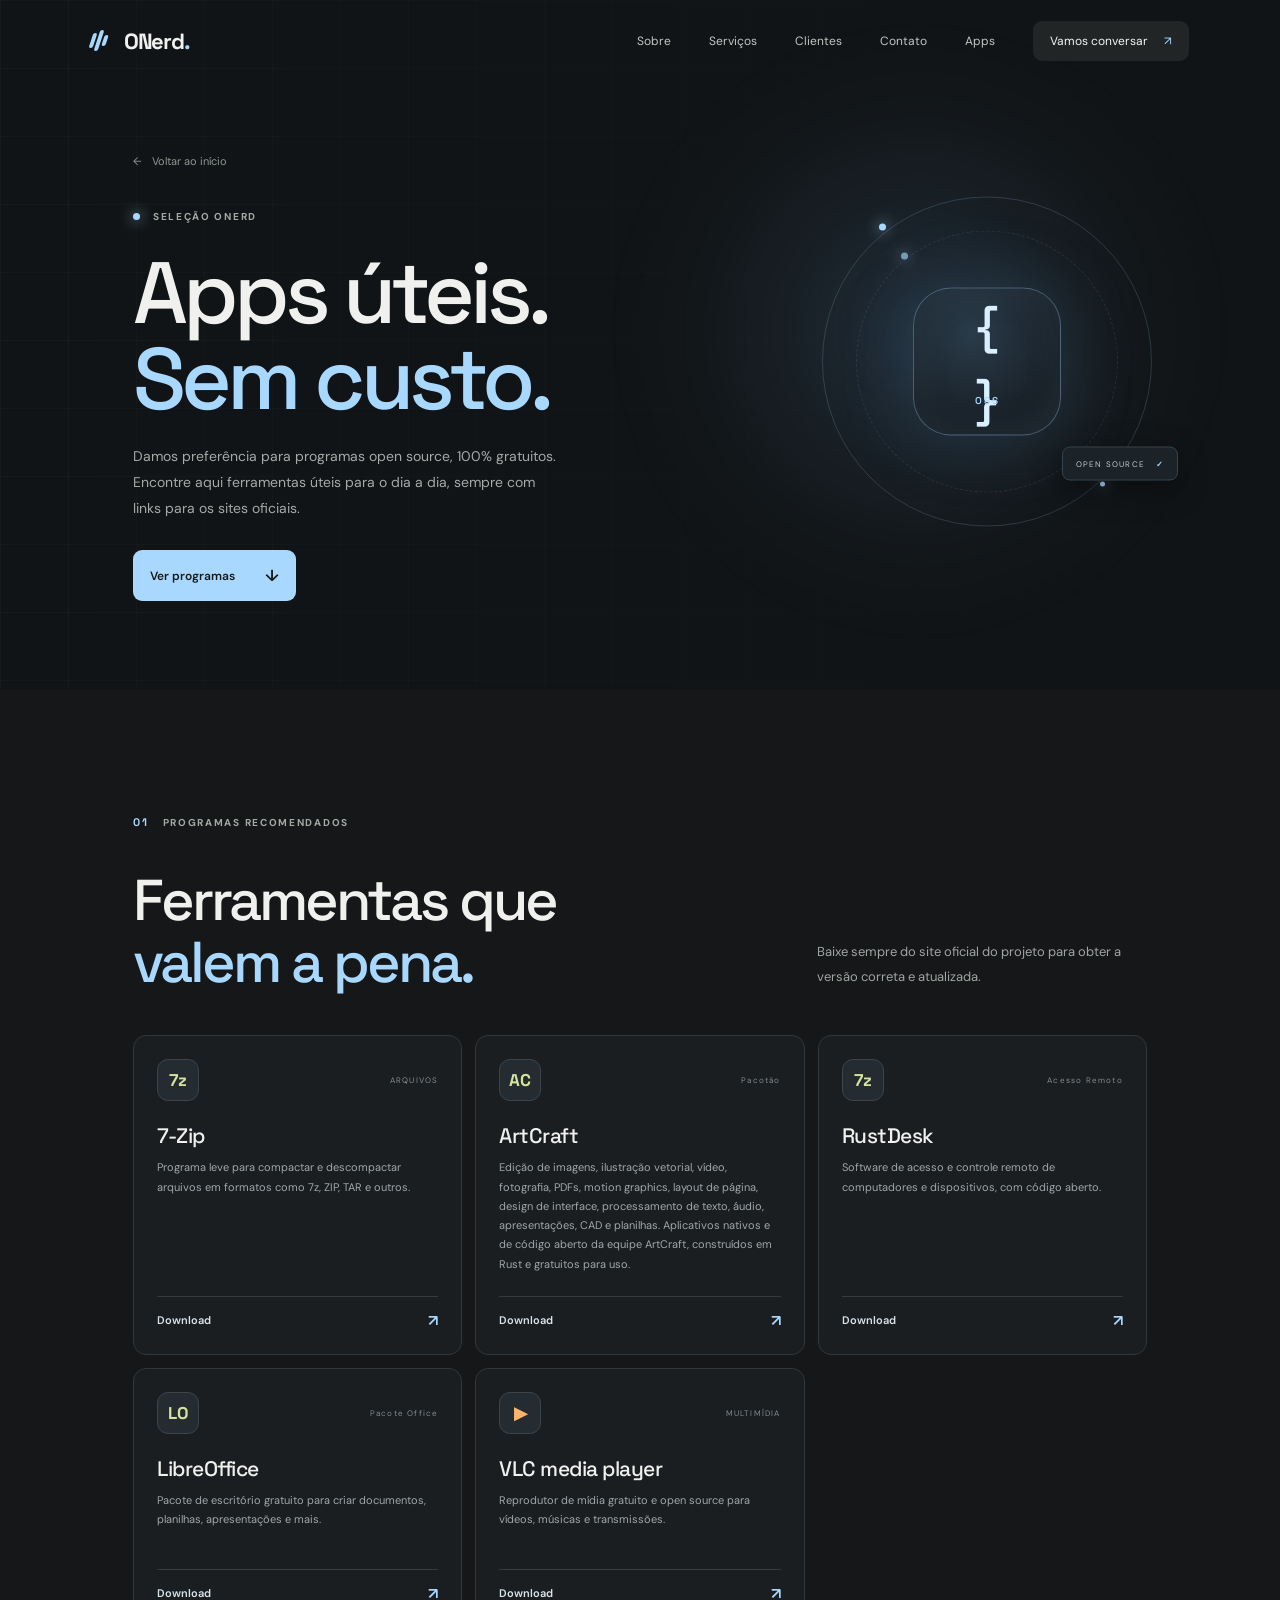
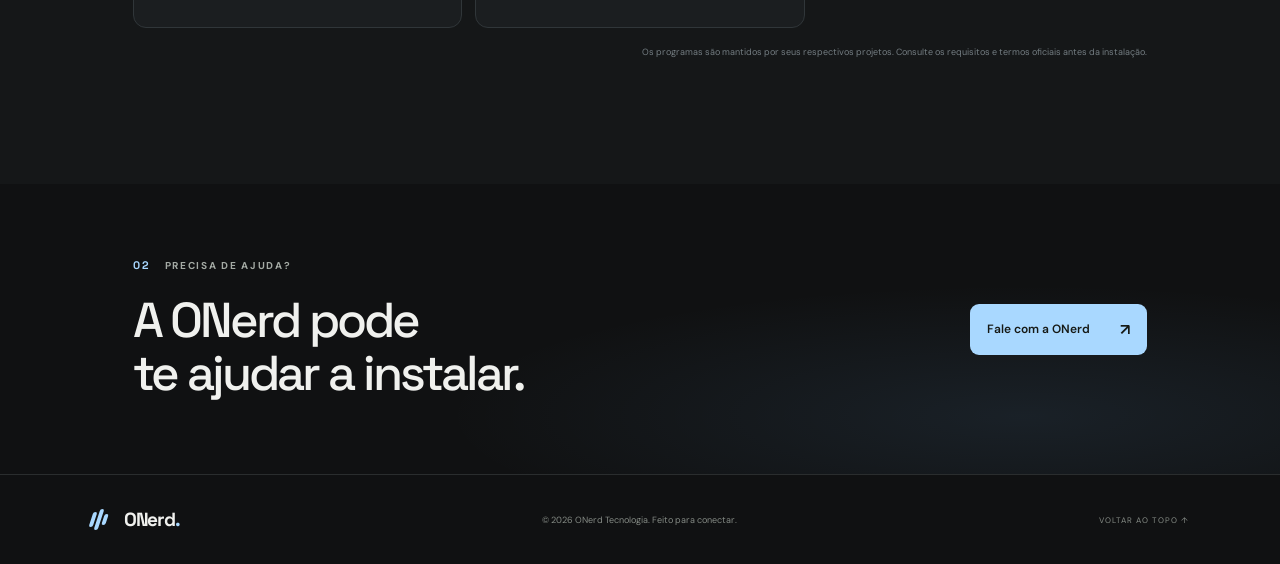
==== commit d6f42650: "Add new app cards for ArtCraft and RustDesk" ====
--- a/apps.html
+++ b/apps.html
@@ -53,53 +53,53 @@
         <p>Baixe sempre do site oficial do projeto para obter a versão correta e atualizada.</p>
       </div>
       <div class="apps-grid">
-        <article class="app-card">
-          <div class="app-card-top"><span class="app-icon icon-7zip">7z</span><span class="app-category">ARQUIVOS</span>
-          </div>
-          <h3>7-Zip</h3>
-          <p>Programa leve para compactar e descompactar arquivos em formatos como 7z, ZIP, TAR e outros.</p><a
-            class="app-download" href="https://www.7-zip.org/" target="_blank" rel="noreferrer">Download
-            <span>↗</span></a>
-        </article>
-        <article class="app-card">
-          <div class="app-card-top"><span class="app-icon icon-rust">R</span><span class="app-category">ACESSO
-              REMOTO</span></div>
-          <h3>RustDesk</h3>
-          <p>Software de acesso e controle remoto de computadores e dispositivos, com código aberto.</p><a
-            class="app-download" href="https://rustdesk.com/download/" target="_blank" rel="noreferrer">Download
-            <span>↗</span></a>
-        </article>
-        <article class="app-card">
-          <div class="app-card-top"><span class="app-icon icon-libre">▦</span><span
-              class="app-category">ESCRITÓRIO</span></div>
-          <h3>LibreOffice</h3>
-          <p>Pacote de escritório gratuito para criar documentos, planilhas, apresentações e mais.</p><a
-            class="app-download" href="https://www.libreoffice.org/download/" target="_blank" rel="noreferrer">Download
-            <span>↗</span></a>
-        </article>
-        <article class="app-card">
-          <div class="app-card-top"><span class="app-icon icon-vlc">▶</span><span class="app-category">MULTIMÍDIA</span>
-          </div>
-          <h3>VLC media player</h3>
-          <p>Reprodutor de mídia gratuito e open source para vídeos, músicas e transmissões.</p><a class="app-download"
-            href="https://www.videolan.org/vlc/" target="_blank" rel="noreferrer">Download <span>↗</span></a>
-        </article>
-        <article class="app-card">
-          <div class="app-card-top"><span class="app-icon icon-gimp">G</span><span class="app-category">IMAGENS</span>
-          </div>
-          <h3>GIMP</h3>
-          <p>Editor de imagens open source para retoques, composição e criação de artes digitais.</p><a
-            class="app-download" href="https://www.gimp.org/downloads/" target="_blank" rel="noreferrer">Download
-            <span>↗</span></a>
-        </article>
-        <article class="app-card">
-          <div class="app-card-top"><span class="app-icon icon-obs">◉</span><span class="app-category">GRAVAÇÃO E
-              LIVE</span></div>
-          <h3>OBS Studio</h3>
-          <p>Aplicativo open source para gravação de tela, produção de vídeo e transmissões ao vivo.</p><a
-            class="app-download" href="https://obsproject.com/download/" target="_blank" rel="noreferrer">Download
-            <span>↗</span></a>
-        </article>
+        <!-- -->
+       <article class="app-card">
+  <div class="app-card-top"><span class="app-icon icon-7zip">7z</span><span class="app-category">ARQUIVOS</span>
+  </div>
+  <h3>7-Zip</h3>
+  <p>Programa leve para compactar e descompactar arquivos em formatos como 7z, ZIP, TAR e outros.</p><a
+    class="app-download" href="https://www.7-zip.org/" target="_blank" rel="noreferrer">Download
+    <span>↗</span></a>
+</article>
+
+<article class="app-card">
+  <div class="app-card-top"><span class="app-icon icon-7zip">AC</span><span class="app-category">Pacotão</span>
+  </div>
+  <h3>ArtCraft</h3>
+  <p>Edição de imagens, ilustração vetorial, vídeo, fotografia, PDFs, motion graphics, layout de página, design de
+    interface, processamento de texto, áudio, apresentações, CAD e planilhas. Aplicativos nativos e de código aberto da
+    equipe ArtCraft, construídos em Rust e gratuitos para uso.</p><a class="app-download"
+    href="https://getartcraft.com/apps" target="_blank" rel="noreferrer">Download
+    <span>↗</span></a>
+</article>
+
+<article class="app-card">
+  <div class="app-card-top"><span class="app-icon icon-7zip">7z</span><span class="app-category">Acesso Remoto</span>
+  </div>
+  <h3>RustDesk</h3>
+  <p>Software de acesso e controle remoto de computadores e dispositivos, com código aberto.</p><a class="app-download"
+    href="https://rustdesk.com" target="_blank" rel="noreferrer">Download
+    <span>↗</span></a>
+</article>
+
+<article class="app-card">
+  <div class="app-card-top"><span class="app-icon icon-7zip">LO</span><span class="app-category">Pacote Office</span>
+  </div>
+  <h3>LibreOffice</h3>
+  <p>Pacote de escritório gratuito para criar documentos, planilhas, apresentações e mais.</p><a class="app-download"
+    href="https://www.libreoffice.org/download" target="_blank" rel="noreferrer">Download
+    <span>↗</span></a>
+</article>
+
+<article class="app-card">
+  <div class="app-card-top"><span class="app-icon icon-vlc">▶</span><span class="app-category">MULTIMÍDIA</span>
+  </div>
+  <h3>VLC media player</h3>
+  <p>Reprodutor de mídia gratuito e open source para vídeos, músicas e transmissões.</p><a class="app-download"
+    href="https://www.videolan.org/vlc/" target="_blank" rel="noreferrer">Download <span>↗</span></a>
+</article>
+        <!-- --> 
       </div>
       <p class="apps-note">Os programas são mantidos por seus respectivos projetos. Consulte os requisitos e termos
         oficiais antes da instalação.</p>
@@ -119,4 +119,4 @@
   <script src="script.js"></script>
 </body>
 
-</html>+</html>
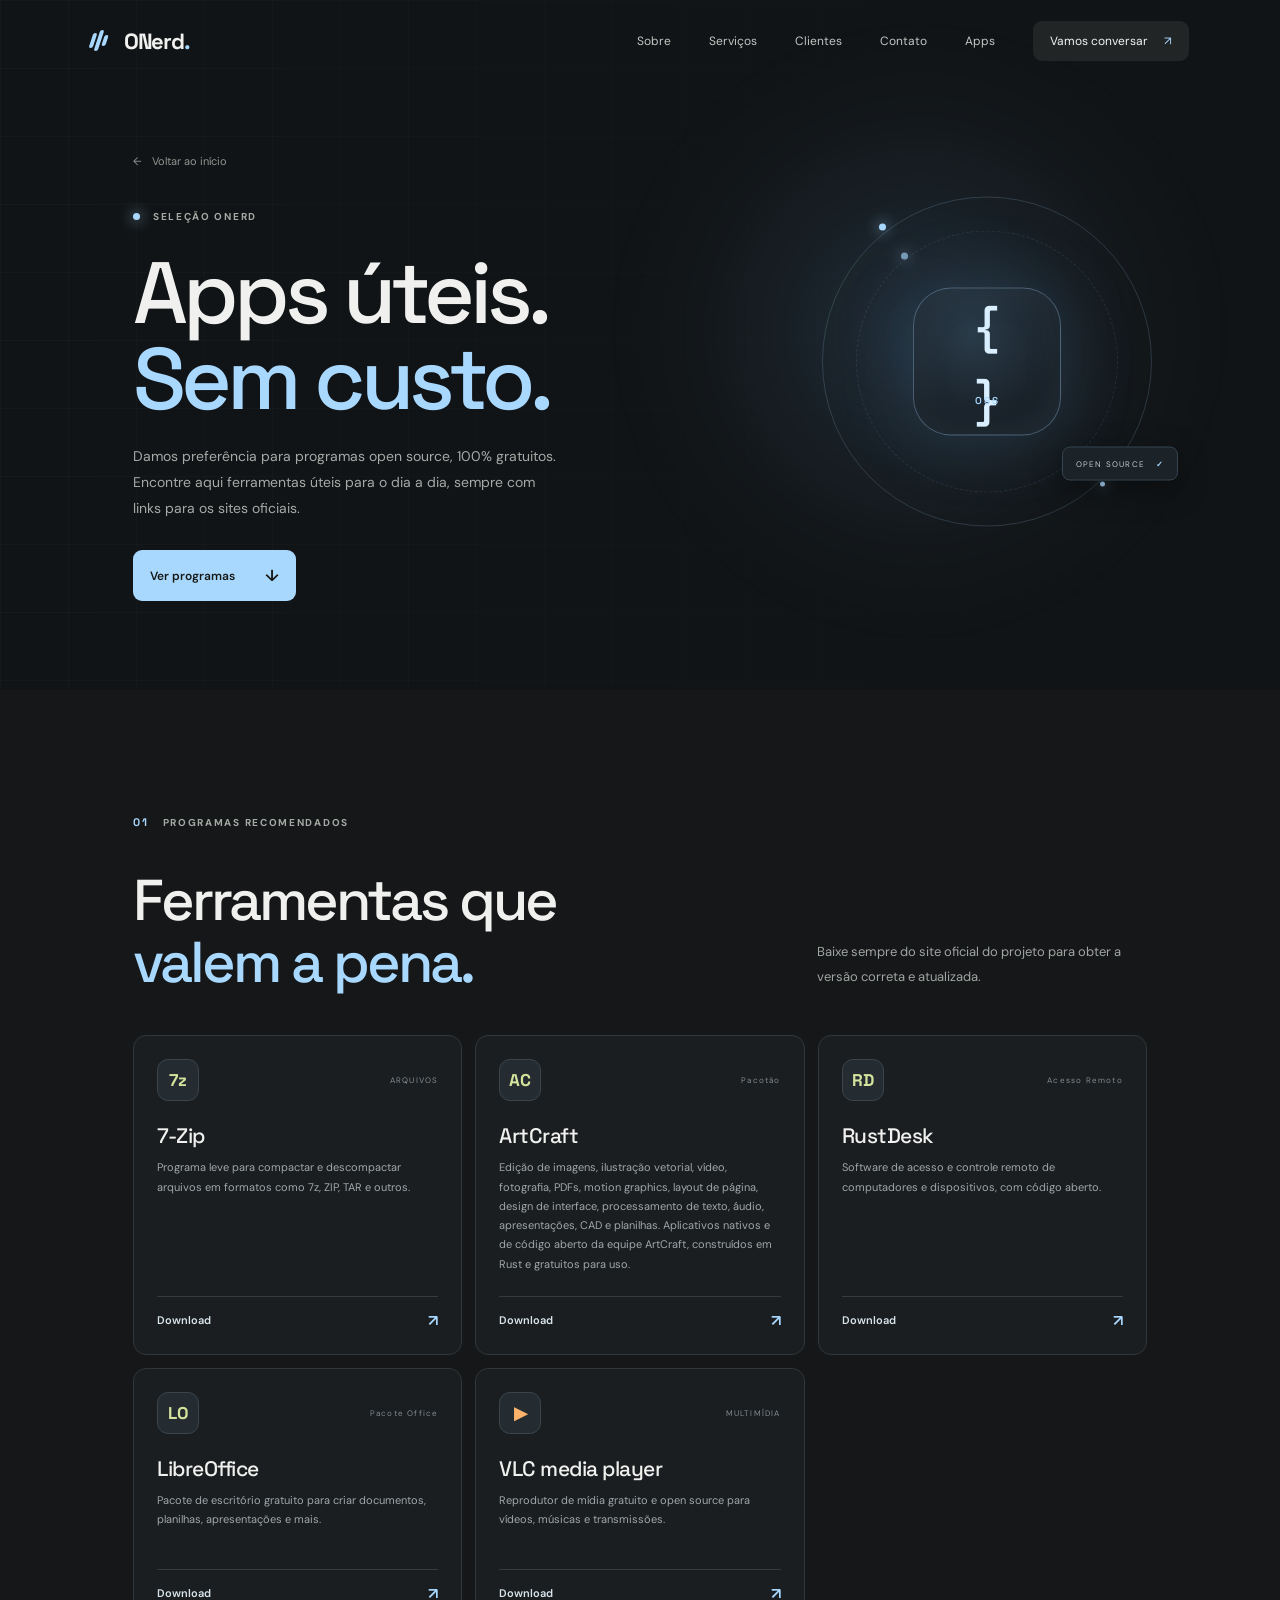
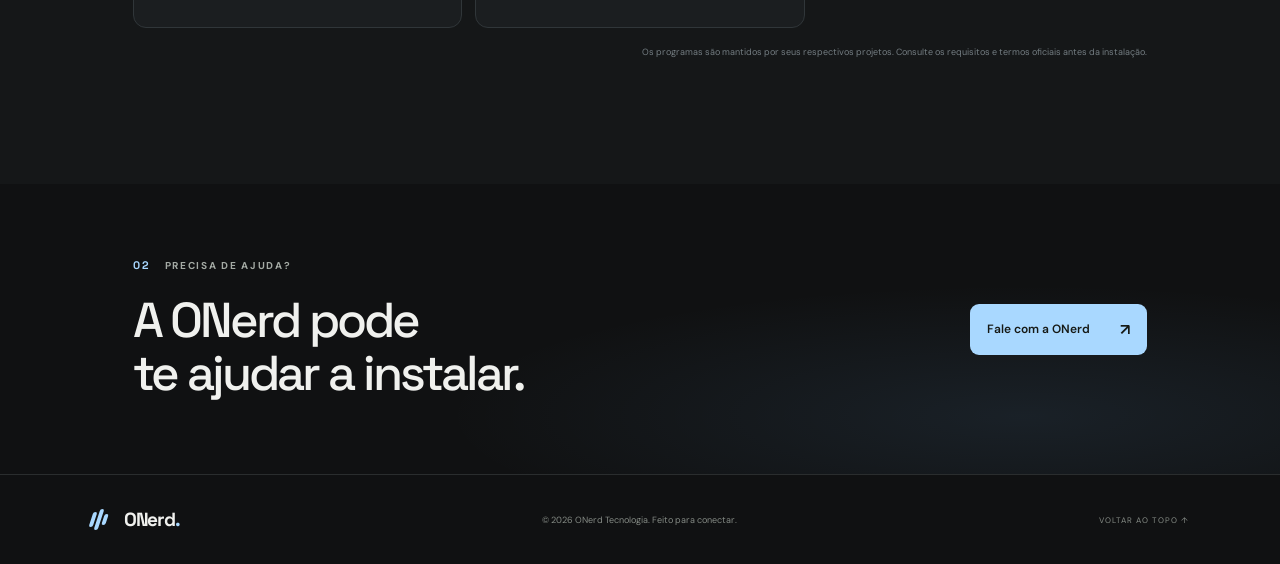
==== commit 3f175fb2: "Update app icon for RustDesk in apps.html" ====
--- a/apps.html
+++ b/apps.html
@@ -75,7 +75,7 @@
 </article>
 
 <article class="app-card">
-  <div class="app-card-top"><span class="app-icon icon-7zip">7z</span><span class="app-category">Acesso Remoto</span>
+  <div class="app-card-top"><span class="app-icon icon-7zip">RD</span><span class="app-category">Acesso Remoto</span>
   </div>
   <h3>RustDesk</h3>
   <p>Software de acesso e controle remoto de computadores e dispositivos, com código aberto.</p><a class="app-download"
